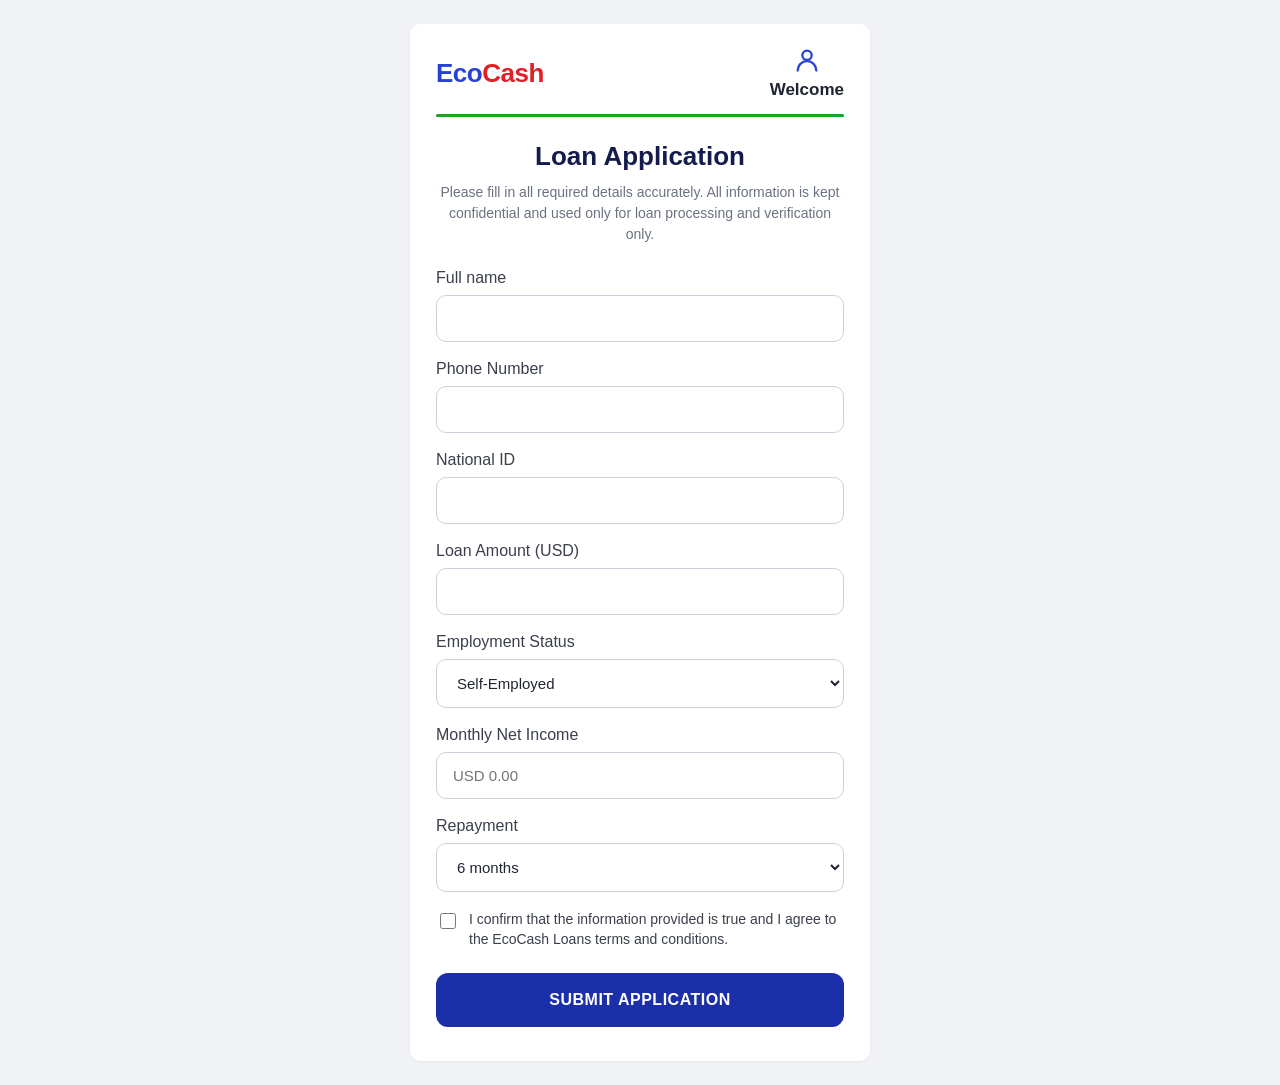
==== apply.html @ be4e2150 "Build EcoCash login, loan calculator and application screens Front-end prototype of the EcoCash loan" ====
<!DOCTYPE html>
<html lang="en">
<head>
  <meta charset="UTF-8" />
  <meta name="viewport" content="width=device-width, initial-scale=1.0" />
  <title>EcoCash — Loan Application</title>
  <link rel="stylesheet" href="css/styles.css" />
</head>
<body class="app-body">
  <div class="app-shell app-shell--form">
    <header class="app-header">
      <div class="logo">Eco<span>Cash</span></div>
      <div class="header-user">
        <span class="user-icon" aria-hidden="true">
          <svg viewBox="0 0 24 24" width="28" height="28" fill="none" stroke="#2743d6" stroke-width="2" stroke-linecap="round" stroke-linejoin="round">
            <circle cx="12" cy="8" r="4"></circle>
            <path d="M4 21a8 8 0 0 1 16 0"></path>
          </svg>
        </span>
        <span class="header-welcome">Welcome</span>
      </div>
    </header>
    <div class="header-rule"></div>

    <h1 class="form-title">Loan Application</h1>
    <p class="form-intro">Please fill in all required details accurately. All information is kept confidential and used only for loan processing and verification only.</p>

    <form id="application-form" class="loan-form" novalidate>
      <label class="field">
        <span class="field-label">Full name</span>
        <input type="text" name="fullName" class="field-input" required />
      </label>

      <label class="field">
        <span class="field-label">Phone Number</span>
        <input type="tel" name="phone" class="field-input" inputmode="numeric" required />
      </label>

      <label class="field">
        <span class="field-label">National ID</span>
        <input type="text" name="nationalId" class="field-input" required />
      </label>

      <label class="field">
        <span class="field-label">Loan Amount (USD)</span>
        <input type="number" name="loanAmount" class="field-input" min="500" step="100" required />
      </label>

      <label class="field">
        <span class="field-label">Employment Status</span>
        <select name="employment" class="field-input" required>
          <option value="Employed">Employed</option>
          <option value="Self-Employed" selected>Self-Employed</option>
          <option value="Unemployed">Unemployed</option>
          <option value="Student">Student</option>
          <option value="Retired">Retired</option>
        </select>
      </label>

      <label class="field">
        <span class="field-label">Monthly Net Income</span>
        <input type="number" name="income" class="field-input" placeholder="USD 0.00" min="0" step="0.01" required />
      </label>

      <label class="field">
        <span class="field-label">Repayment</span>
        <select name="repayment" class="field-input" required>
          <option value="6">6 months</option>
          <option value="12">12 months</option>
          <option value="24">24 months</option>
          <option value="36">36 months</option>
          <option value="48">48 months</option>
          <option value="60">60 months</option>
        </select>
      </label>

      <label class="confirm-row">
        <input type="checkbox" name="confirm" id="confirm" required />
        <span>I confirm that the information provided is true and I agree to the EcoCash Loans terms and conditions.</span>
      </label>

      <button type="submit" class="btn-submit">SUBMIT APPLICATION</button>
    </form>
  </div>

  <script src="js/app.js"></script>
</body>
</html>
---- css/styles.css ----
:root {
  --eco-blue: #2743d6;
  --eco-blue-dark: #1b2fa8;
  --eco-red: #e01f26;
  --navy: #141b4d;
  --green: #1aa528;
  --green-accent: #22c12f;
  --ink: #1f2430;
  --muted: #6b7280;
  --muted-light: #9ca3af;
  --surface: #ffffff;
  --app-bg: #f1f2f6;
  --card-bg: #ffffff;
  --feature-bg: #eef1fb;
  --border: #e3e6ef;
  --radius: 14px;
  font-family: -apple-system, BlinkMacSystemFont, "Segoe UI", Roboto, Helvetica, Arial, sans-serif;
}

* { box-sizing: border-box; }

body {
  margin: 0;
  color: var(--ink);
  -webkit-font-smoothing: antialiased;
}

/* ---------- Logo ---------- */
.logo {
  font-weight: 800;
  font-size: 26px;
  color: var(--eco-blue);
  letter-spacing: -0.5px;
}
.logo span { color: var(--eco-red); }
.logo--lg { font-size: 40px; text-align: center; }

/* =========================================================
   LOGIN SCREEN
   ========================================================= */
.login-body { background: var(--surface); }

.login-screen {
  max-width: 480px;
  margin: 0 auto;
  min-height: 100vh;
  display: flex;
  flex-direction: column;
  padding-top: 48px;
}

.welcome-heading {
  text-align: center;
  font-weight: 400;
  font-size: 34px;
  color: #3a3f4b;
  margin: 24px 0 40px;
}

.login-top {
  padding: 0 32px;
  display: flex;
  flex-direction: column;
  align-items: center;
}

.phone-field {
  width: 100%;
  max-width: 400px;
  display: flex;
  align-items: center;
  border: 1.5px solid #c9ccd6;
  border-radius: 12px;
  padding: 16px 18px;
  gap: 14px;
}
.phone-prefix {
  display: flex;
  align-items: center;
  gap: 8px;
  font-weight: 600;
  font-size: 18px;
  color: #3a3f4b;
}
.flag { font-size: 18px; }
.phone-input {
  border: none;
  outline: none;
  font-size: 18px;
  flex: 1;
  color: #3a3f4b;
  background: transparent;
}

.pin-label {
  margin: 28px 0 14px;
  color: #3a3f4b;
  font-size: 17px;
}
.pin-group { display: flex; gap: 16px; }
.pin-box {
  width: 56px;
  height: 56px;
  border: 2px solid #b9c0ec;
  border-radius: 14px;
  text-align: center;
  font-size: 24px;
  outline: none;
  transition: border-color .15s;
}
.pin-box:focus { border-color: var(--eco-blue); }

.forgot-link {
  margin-top: 20px;
  color: #3a3f4b;
  text-decoration: none;
  font-size: 16px;
}

.login-curve {
  position: relative;
  width: 100vw;
  max-width: 480px;
  margin-top: 28px;
  display: flex;
  justify-content: center;
}
.login-curve::before {
  content: "";
  position: absolute;
  top: 22px;
  left: 50%;
  transform: translateX(-50%);
  width: 100vw;
  max-width: 480px;
  height: 400px;
  background: var(--eco-blue);
  border-radius: 50% 50% 0 0 / 60px 60px 0 0;
  z-index: 0;
}
.btn-login {
  position: relative;
  z-index: 1;
  width: 220px;
  padding: 16px;
  border: none;
  border-radius: 10px;
  background: #6f8fd6;
  color: #fff;
  font-size: 18px;
  font-weight: 600;
  cursor: pointer;
  transition: background .15s;
}
.btn-login:hover { background: #5f80cd; }

.login-bottom {
  background: var(--eco-blue);
  color: #fff;
  text-align: center;
  padding: 10px 32px 48px;
  flex: 1;
}
.register-prompt {
  font-weight: 700;
  font-size: 16px;
  max-width: 360px;
  margin: 0 auto 22px;
}
.register-actions {
  display: flex;
  gap: 18px;
  justify-content: center;
  margin-bottom: 30px;
}
.btn-pill {
  background: #fff;
  color: #1f2430;
  border: none;
  border-radius: 10px;
  padding: 16px 28px;
  font-size: 16px;
  font-weight: 500;
  cursor: pointer;
  flex: 1;
  max-width: 180px;
}
.version { font-weight: 700; font-size: 14px; margin: 0 0 8px; }
.terms { font-size: 13px; opacity: .95; margin: 0; }

/* =========================================================
   APP SHELL (loan + form)
   ========================================================= */
.app-body { background: var(--app-bg); padding: 24px 16px; }

.app-shell {
  max-width: 980px;
  margin: 0 auto;
  background: var(--surface);
  border-radius: 10px;
  padding: 22px 26px 34px;
  box-shadow: 0 1px 3px rgba(0,0,0,.06);
}
.app-shell--form { max-width: 460px; }

.app-header {
  display: flex;
  align-items: center;
  justify-content: space-between;
}
.header-user { display: flex; flex-direction: column; align-items: center; }
.header-welcome { font-weight: 700; font-size: 17px; margin-top: 2px; }
.header-rule {
  height: 3px;
  background: var(--green);
  border-radius: 3px;
  margin: 14px 0 0;
}

/* Hero */
.hero { text-align: center; margin: 26px 0 24px; }
.hero-title { font-size: 22px; font-weight: 800; color: var(--green); margin: 0 0 8px; }
.hero-title span { color: var(--eco-blue); }
.hero-sub { color: var(--green-accent); font-size: 15px; margin: 0; }

/* Loan layout */
.loan-layout {
  display: grid;
  grid-template-columns: 1.6fr 1fr;
  gap: 22px;
  align-items: start;
}

.calc-card {
  background: var(--card-bg);
  border: 1px solid var(--border);
  border-radius: var(--radius);
  padding: 22px 26px 26px;
  box-shadow: 0 2px 10px rgba(20,27,77,.05);
}
.calc-title { font-size: 17px; font-weight: 700; margin: 0 0 12px; }
.calc-divider { border: none; border-top: 1px solid var(--border); margin: 0 0 22px; }

.calc-label {
  text-align: center;
  color: var(--muted);
  font-size: 13px;
  letter-spacing: .5px;
  margin: 0 0 6px;
}
.calc-label--center { margin-top: 26px; }
.calc-amount { text-align: center; font-size: 32px; font-weight: 800; margin: 0 0 16px; }

.slider {
  -webkit-appearance: none;
  appearance: none;
  width: 100%;
  height: 6px;
  border-radius: 6px;
  background: var(--navy);
  outline: none;
}
.slider::-webkit-slider-thumb {
  -webkit-appearance: none;
  appearance: none;
  width: 22px;
  height: 22px;
  border-radius: 50%;
  background: #fff;
  border: 2px solid #c9ccd6;
  cursor: pointer;
  box-shadow: 0 1px 3px rgba(0,0,0,.2);
}
.slider::-moz-range-thumb {
  width: 22px;
  height: 22px;
  border-radius: 50%;
  background: #fff;
  border: 2px solid #c9ccd6;
  cursor: pointer;
}
.slider-ends {
  display: flex;
  justify-content: space-between;
  color: var(--muted);
  font-size: 12px;
  margin-top: 6px;
}

.calc-term { text-align: center; font-size: 22px; font-weight: 800; margin: 0 0 16px; }
.term-grid {
  display: grid;
  grid-template-columns: 1fr 1fr;
  gap: 12px;
}
.term-btn {
  background: #f3f4f8;
  border: 1px solid var(--border);
  border-radius: 10px;
  padding: 12px;
  font-size: 14px;
  font-weight: 600;
  color: #3a3f4b;
  cursor: pointer;
  transition: background .15s, color .15s;
}
.term-btn.is-active {
  background: var(--green-accent);
  color: #fff;
  border-color: var(--green-accent);
}

.payment-box {
  background: var(--feature-bg);
  border-radius: var(--radius);
  text-align: center;
  padding: 18px;
  margin: 24px 0 20px;
}
.payment-label { color: var(--muted); font-size: 13px; letter-spacing: .5px; margin: 0 0 6px; }
.payment-amount { font-size: 28px; font-weight: 800; margin: 0 0 6px; }
.payment-rate { color: var(--muted); font-size: 13px; margin: 0; }

.btn-apply {
  width: 100%;
  background: var(--navy);
  color: #fff;
  border: none;
  border-radius: 12px;
  padding: 18px;
  font-size: 15px;
  font-weight: 700;
  letter-spacing: .5px;
  cursor: pointer;
}
.btn-apply:hover { background: #1d2566; }

/* Feature cards */
.feature-col { display: flex; flex-direction: column; gap: 16px; }
.feature-card {
  display: flex;
  align-items: center;
  gap: 14px;
  background: var(--feature-bg);
  border-radius: var(--radius);
  padding: 16px 18px;
}
.feature-icon {
  width: 46px;
  height: 46px;
  border-radius: 50%;
  background: radial-gradient(circle at 30% 30%, #4b2d7a, #2b1b4d);
  display: flex;
  align-items: center;
  justify-content: center;
  font-size: 20px;
  flex-shrink: 0;
}
.feature-title { font-weight: 700; font-size: 15px; margin: 0; }
.feature-sub { color: var(--muted); font-size: 13px; margin: 2px 0 0; }

/* =========================================================
   APPLICATION FORM
   ========================================================= */
.form-title {
  text-align: center;
  color: var(--navy);
  font-size: 26px;
  font-weight: 800;
  margin: 24px 0 10px;
}
.form-intro {
  text-align: center;
  color: var(--muted);
  font-size: 14px;
  line-height: 1.5;
  margin: 0 0 24px;
}
.loan-form { display: flex; flex-direction: column; gap: 18px; }
.field { display: flex; flex-direction: column; gap: 8px; }
.field-label { font-size: 16px; color: #3a3f4b; }
.field-input {
  border: 1px solid #cdd1dc;
  border-radius: 10px;
  padding: 14px 16px;
  font-size: 15px;
  outline: none;
  background: #fff;
  color: var(--ink);
  transition: border-color .15s;
}
.field-input:focus { border-color: var(--eco-blue); }
select.field-input { appearance: auto; }

.confirm-row {
  display: flex;
  align-items: flex-start;
  gap: 10px;
  font-size: 14px;
  color: #3a3f4b;
  line-height: 1.4;
}
.confirm-row input { margin-top: 3px; width: 16px; height: 16px; flex-shrink: 0; }

.btn-submit {
  background: var(--eco-blue-dark);
  color: #fff;
  border: none;
  border-radius: 12px;
  padding: 18px;
  font-size: 16px;
  font-weight: 700;
  letter-spacing: .5px;
  cursor: pointer;
  margin-top: 6px;
}
.btn-submit:hover { background: #16267f; }

/* Toast */
.toast {
  position: fixed;
  left: 50%;
  bottom: 28px;
  transform: translateX(-50%) translateY(20px);
  background: var(--navy);
  color: #fff;
  padding: 14px 22px;
  border-radius: 10px;
  font-size: 14px;
  opacity: 0;
  pointer-events: none;
  transition: opacity .25s, transform .25s;
  z-index: 50;
  box-shadow: 0 6px 20px rgba(0,0,0,.25);
}
.toast.show { opacity: 1; transform: translateX(-50%) translateY(0); }

/* Responsive */
@media (max-width: 760px) {
  .loan-layout { grid-template-columns: 1fr; }
  .feature-col { flex-direction: column; }
}
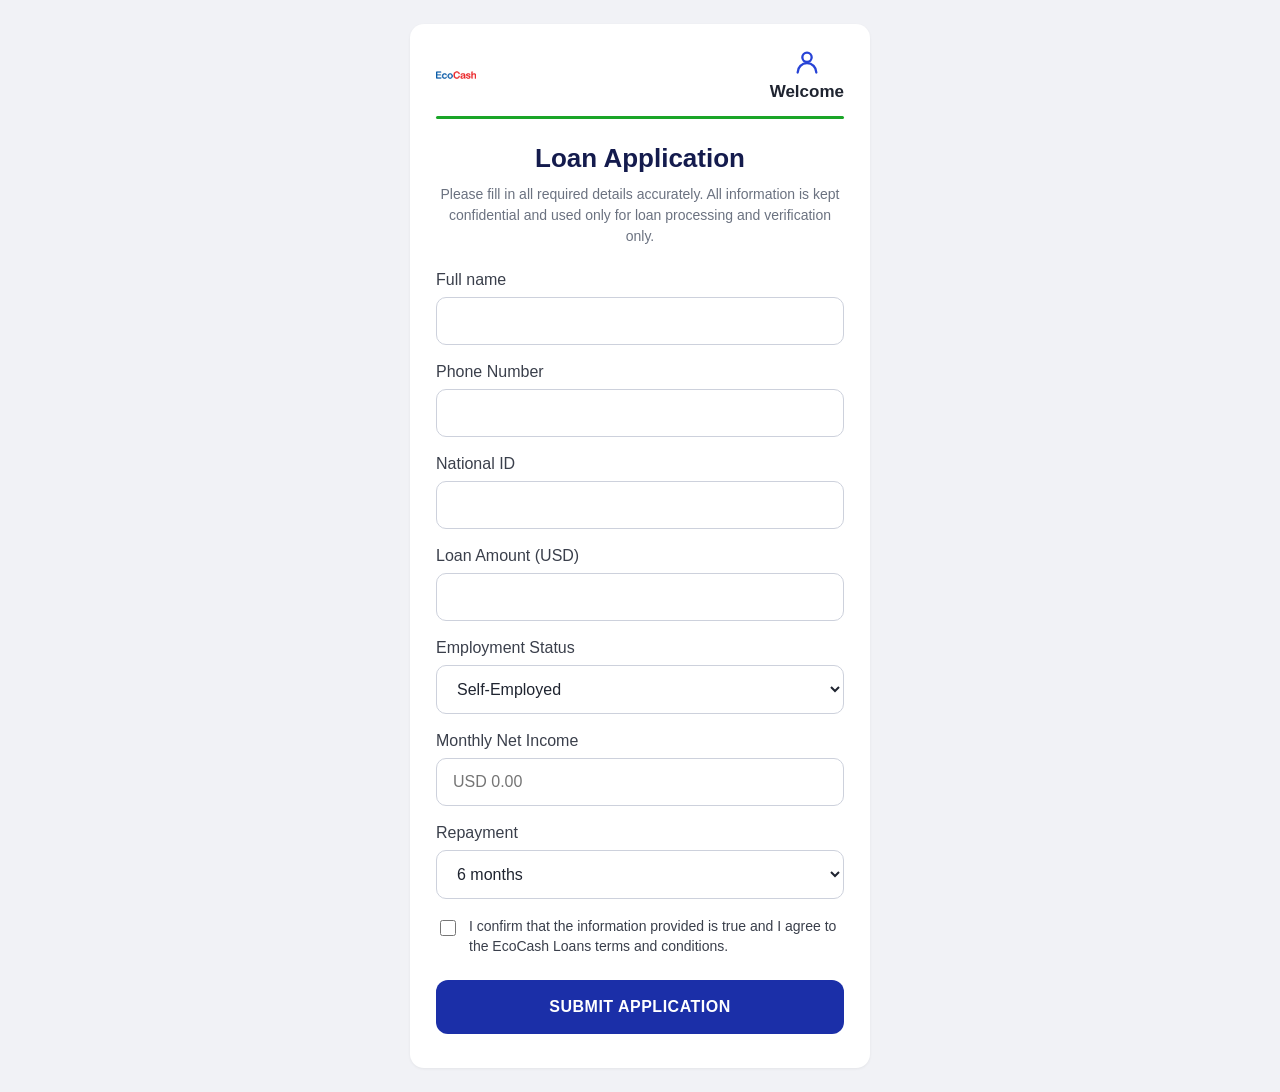
==== commit 04f8f62f: "Use new EcoCash logo image across all headers Replaced the text-based wordmark with the supplied Eco" ====
--- a/apply.html
+++ b/apply.html
@@ -9,7 +9,7 @@
 <body class="app-body">
   <div class="app-shell app-shell--form">
     <header class="app-header">
-      <div class="logo">Eco<span>Cash</span></div>
+      <img src="assets/ecocash-logo.png" alt="EcoCash" class="logo-img" />
       <div class="header-user">
         <span class="user-icon" aria-hidden="true">
           <svg viewBox="0 0 24 24" width="28" height="28" fill="none" stroke="#2743d6" stroke-width="2" stroke-linecap="round" stroke-linejoin="round">
--- a/css/styles.css
+++ b/css/styles.css
@@ -19,11 +19,16 @@
 
 * { box-sizing: border-box; }
 
+html { -webkit-text-size-adjust: 100%; }
+
 body {
   margin: 0;
   color: var(--ink);
   -webkit-font-smoothing: antialiased;
-}
+  overflow-x: hidden;
+}
+
+img, svg { max-width: 100%; }
 
 /* ---------- Logo ---------- */
 .logo {
@@ -35,30 +40,44 @@
 .logo span { color: var(--eco-red); }
 .logo--lg { font-size: 40px; text-align: center; }
 
+/* Logo image */
+.logo-img {
+  height: 40px;
+  width: auto;
+  display: block;
+  object-fit: contain;
+}
+.logo-img--lg {
+  height: clamp(64px, 18vw, 84px);
+  margin: 0 auto;
+}
+
 /* =========================================================
    LOGIN SCREEN
    ========================================================= */
 .login-body { background: var(--surface); }
 
 .login-screen {
-  max-width: 480px;
+  width: min(480px, 100%);
   margin: 0 auto;
   min-height: 100vh;
+  min-height: 100dvh;
   display: flex;
   flex-direction: column;
-  padding-top: 48px;
+  padding-top: clamp(28px, 7vw, 48px);
+  overflow: hidden;
 }
 
 .welcome-heading {
   text-align: center;
   font-weight: 400;
-  font-size: 34px;
+  font-size: clamp(26px, 8vw, 34px);
   color: #3a3f4b;
   margin: 24px 0 40px;
 }
 
 .login-top {
-  padding: 0 32px;
+  padding: 0 clamp(20px, 6vw, 32px);
   display: flex;
   flex-direction: column;
   align-items: center;
@@ -97,10 +116,10 @@
   color: #3a3f4b;
   font-size: 17px;
 }
-.pin-group { display: flex; gap: 16px; }
+.pin-group { display: flex; gap: clamp(8px, 3vw, 16px); }
 .pin-box {
-  width: 56px;
-  height: 56px;
+  width: clamp(44px, 13vw, 56px);
+  height: clamp(44px, 13vw, 56px);
   border: 2px solid #b9c0ec;
   border-radius: 14px;
   text-align: center;
@@ -119,8 +138,7 @@
 
 .login-curve {
   position: relative;
-  width: 100vw;
-  max-width: 480px;
+  width: 100%;
   margin-top: 28px;
   display: flex;
   justify-content: center;
@@ -158,7 +176,7 @@
   background: var(--eco-blue);
   color: #fff;
   text-align: center;
-  padding: 10px 32px 48px;
+  padding: 10px clamp(20px, 6vw, 32px) 48px;
   flex: 1;
 }
 .register-prompt {
@@ -169,7 +187,8 @@
 }
 .register-actions {
   display: flex;
-  gap: 18px;
+  flex-wrap: wrap;
+  gap: 14px;
   justify-content: center;
   margin-bottom: 30px;
 }
@@ -178,27 +197,49 @@
   color: #1f2430;
   border: none;
   border-radius: 10px;
-  padding: 16px 28px;
+  padding: 16px 20px;
   font-size: 16px;
   font-weight: 500;
   cursor: pointer;
-  flex: 1;
+  flex: 1 1 140px;
   max-width: 180px;
 }
 .version { font-weight: 700; font-size: 14px; margin: 0 0 8px; }
 .terms { font-size: 13px; opacity: .95; margin: 0; }
+
+/* ---------- OTP screen ---------- */
+.otp-note {
+  text-align: center;
+  color: #3a3f4b;
+  font-size: 16px;
+  max-width: 360px;
+  margin: 0 0 28px;
+  line-height: 1.5;
+}
+.otp-note strong { display: block; margin-top: 4px; color: var(--ink); }
+.otp-group { gap: 10px; }
+.otp-box { width: clamp(40px, 12vw, 46px); height: clamp(48px, 13vw, 56px); font-size: 22px; }
+.otp-resend {
+  margin-top: 22px;
+  color: #3a3f4b;
+  font-size: 15px;
+}
+.otp-resend a { color: var(--eco-blue); text-decoration: none; font-weight: 600; }
+.otp-resend a.is-disabled { color: var(--muted-light); pointer-events: none; }
+.otp-bottom { padding-top: 18px; }
 
 /* =========================================================
    APP SHELL (loan + form)
    ========================================================= */
-.app-body { background: var(--app-bg); padding: 24px 16px; }
+.app-body { background: var(--app-bg); padding: clamp(14px, 4vw, 24px) 16px; }
 
 .app-shell {
-  max-width: 980px;
+  width: 100%;
+  max-width: 560px;
   margin: 0 auto;
   background: var(--surface);
-  border-radius: 10px;
-  padding: 22px 26px 34px;
+  border-radius: 14px;
+  padding: clamp(18px, 5vw, 24px) clamp(16px, 5vw, 26px) clamp(24px, 6vw, 34px);
   box-shadow: 0 1px 3px rgba(0,0,0,.06);
 }
 .app-shell--form { max-width: 460px; }
@@ -219,14 +260,14 @@
 
 /* Hero */
 .hero { text-align: center; margin: 26px 0 24px; }
-.hero-title { font-size: 22px; font-weight: 800; color: var(--green); margin: 0 0 8px; }
+.hero-title { font-size: clamp(20px, 6vw, 24px); font-weight: 800; color: var(--green); margin: 0 0 8px; }
 .hero-title span { color: var(--eco-blue); }
 .hero-sub { color: var(--green-accent); font-size: 15px; margin: 0; }
 
 /* Loan layout */
 .loan-layout {
   display: grid;
-  grid-template-columns: 1.6fr 1fr;
+  grid-template-columns: 1fr;
   gap: 22px;
   align-items: start;
 }
@@ -235,9 +276,10 @@
   background: var(--card-bg);
   border: 1px solid var(--border);
   border-radius: var(--radius);
-  padding: 22px 26px 26px;
+  padding: clamp(18px, 5vw, 26px);
   box-shadow: 0 2px 10px rgba(20,27,77,.05);
 }
+.calc-card--solo { width: 100%; }
 .calc-title { font-size: 17px; font-weight: 700; margin: 0 0 12px; }
 .calc-divider { border: none; border-top: 1px solid var(--border); margin: 0 0 22px; }
 
@@ -249,7 +291,7 @@
   margin: 0 0 6px;
 }
 .calc-label--center { margin-top: 26px; }
-.calc-amount { text-align: center; font-size: 32px; font-weight: 800; margin: 0 0 16px; }
+.calc-amount { text-align: center; font-size: clamp(28px, 8vw, 34px); font-weight: 800; margin: 0 0 16px; }
 
 .slider {
   -webkit-appearance: none;
@@ -335,37 +377,13 @@
 }
 .btn-apply:hover { background: #1d2566; }
 
-/* Feature cards */
-.feature-col { display: flex; flex-direction: column; gap: 16px; }
-.feature-card {
-  display: flex;
-  align-items: center;
-  gap: 14px;
-  background: var(--feature-bg);
-  border-radius: var(--radius);
-  padding: 16px 18px;
-}
-.feature-icon {
-  width: 46px;
-  height: 46px;
-  border-radius: 50%;
-  background: radial-gradient(circle at 30% 30%, #4b2d7a, #2b1b4d);
-  display: flex;
-  align-items: center;
-  justify-content: center;
-  font-size: 20px;
-  flex-shrink: 0;
-}
-.feature-title { font-weight: 700; font-size: 15px; margin: 0; }
-.feature-sub { color: var(--muted); font-size: 13px; margin: 2px 0 0; }
-
 /* =========================================================
    APPLICATION FORM
    ========================================================= */
 .form-title {
   text-align: center;
   color: var(--navy);
-  font-size: 26px;
+  font-size: clamp(22px, 7vw, 26px);
   font-weight: 800;
   margin: 24px 0 10px;
 }
@@ -383,11 +401,12 @@
   border: 1px solid #cdd1dc;
   border-radius: 10px;
   padding: 14px 16px;
-  font-size: 15px;
+  font-size: 16px;
   outline: none;
   background: #fff;
   color: var(--ink);
   transition: border-color .15s;
+  width: 100%;
 }
 .field-input:focus { border-color: var(--eco-blue); }
 select.field-input { appearance: auto; }
@@ -436,7 +455,6 @@
 .toast.show { opacity: 1; transform: translateX(-50%) translateY(0); }
 
 /* Responsive */
-@media (max-width: 760px) {
-  .loan-layout { grid-template-columns: 1fr; }
-  .feature-col { flex-direction: column; }
-}
+@media (max-width: 360px) {
+  .term-grid { grid-template-columns: 1fr; }
+}
